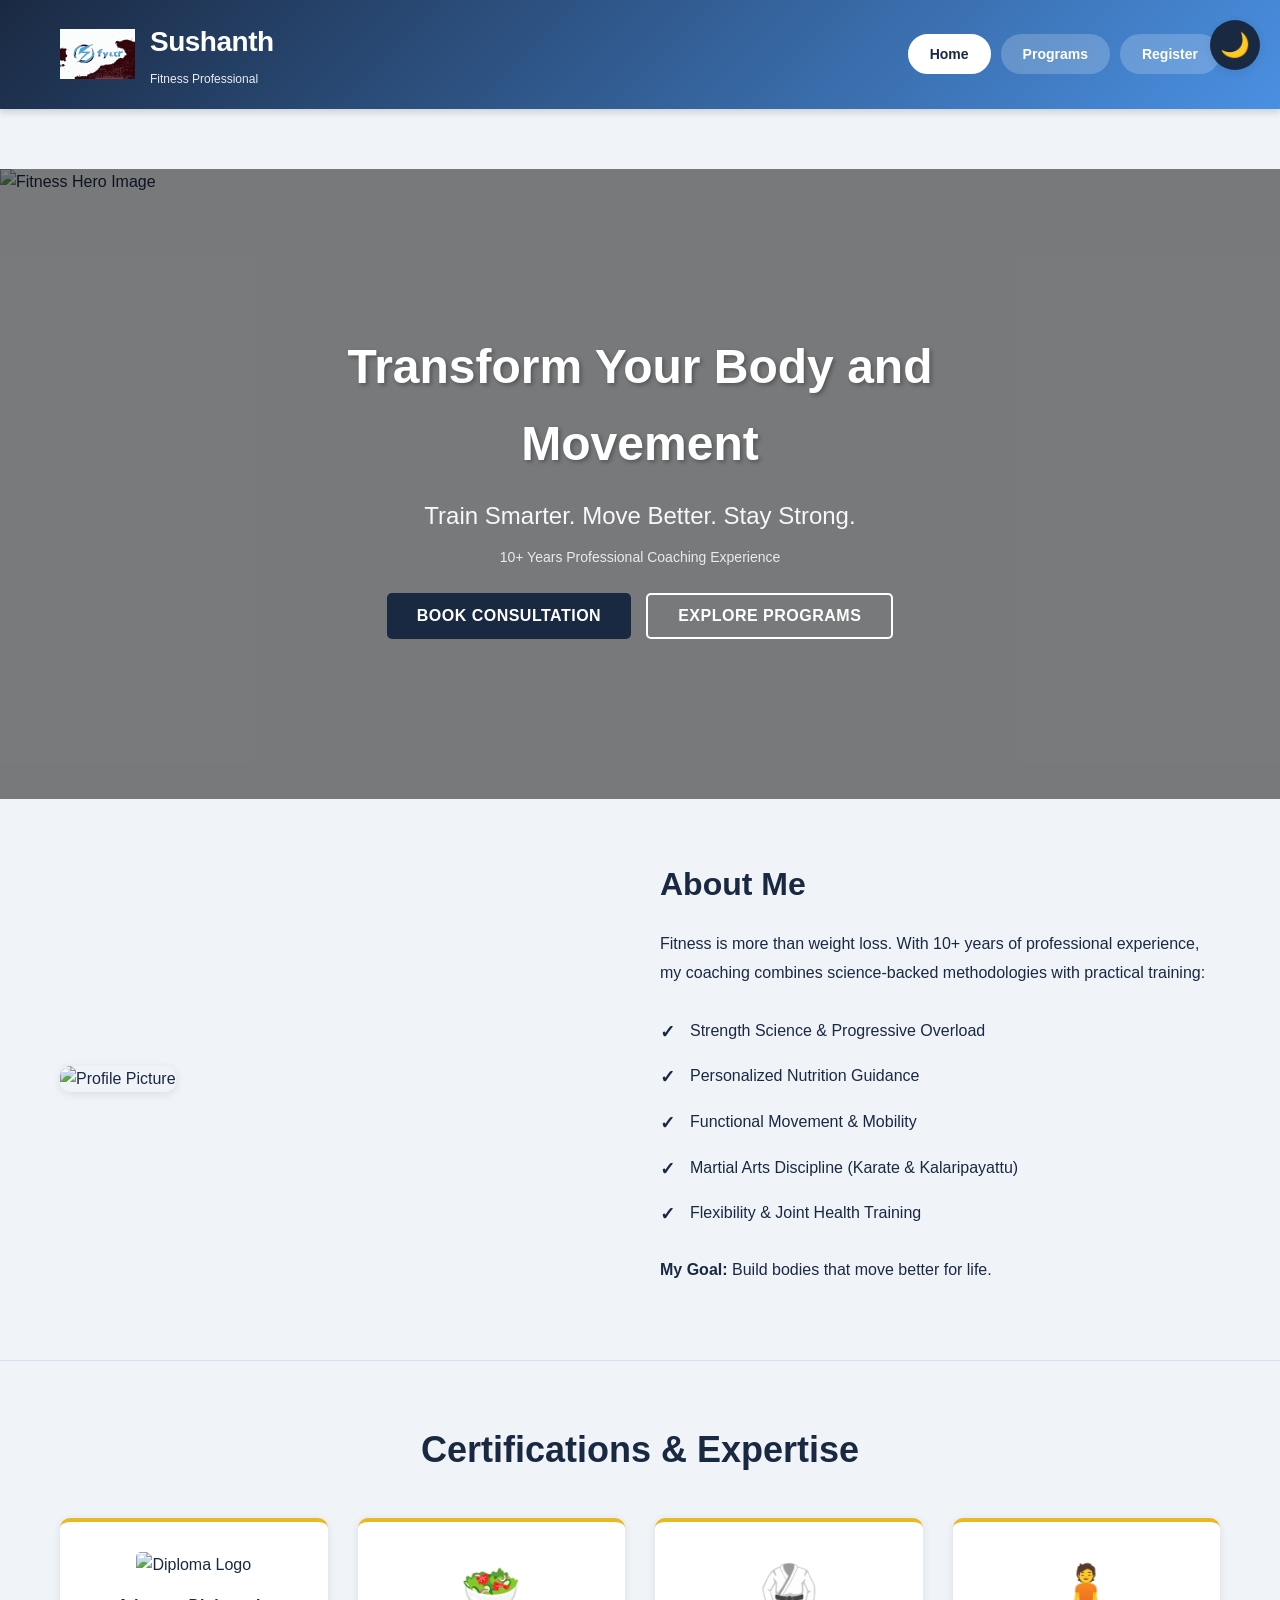
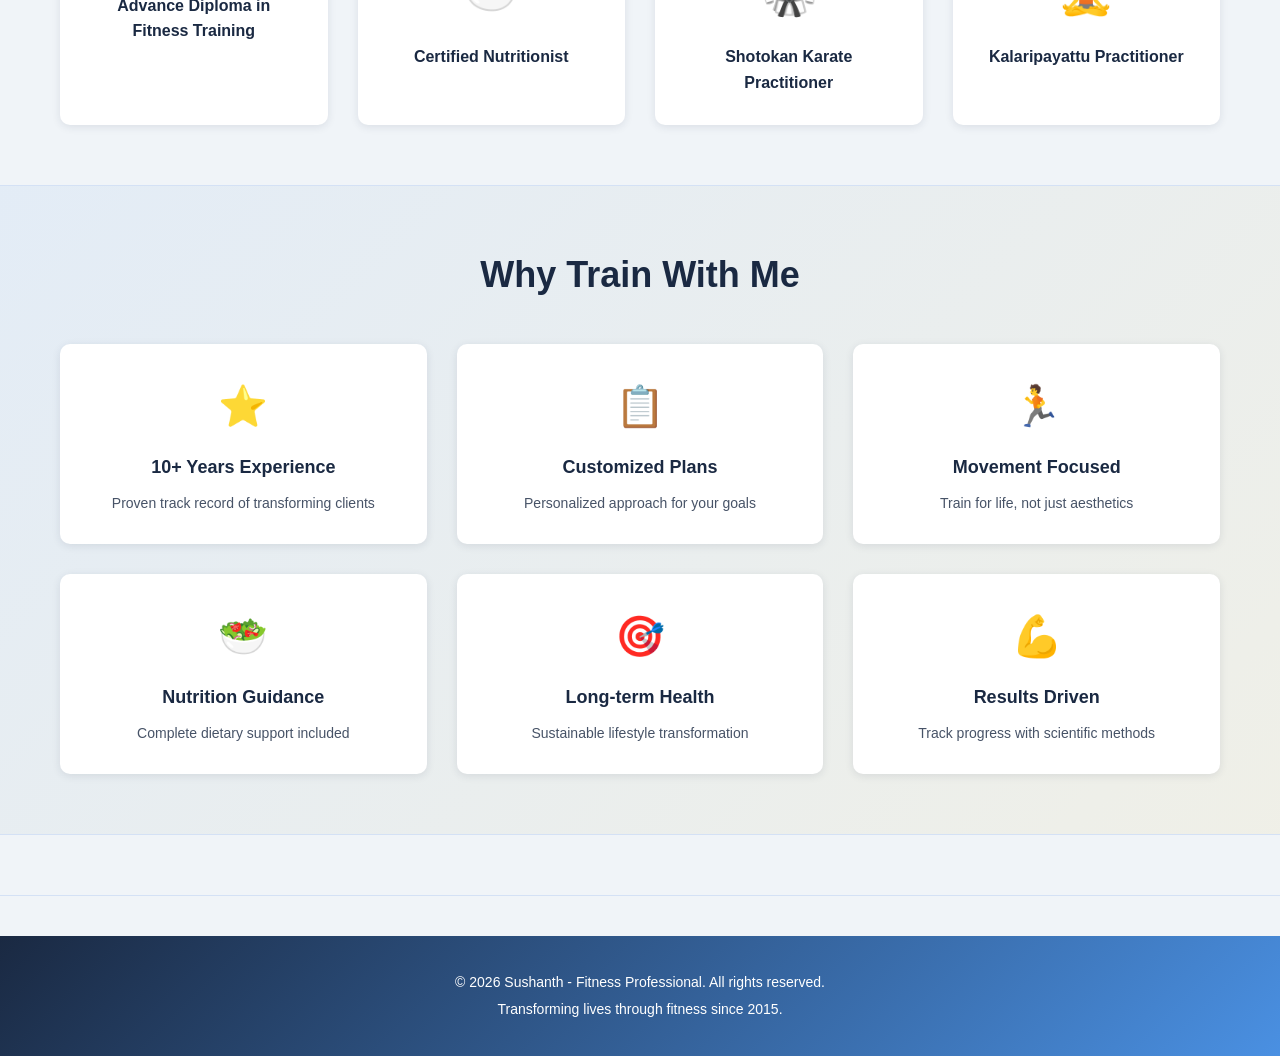
==== docs/index.html @ de87e51d "Move scripts to root directory" ====
<!DOCTYPE html>
<html lang="en">
<head>
    <meta charset="UTF-8">
    <meta name="viewport" content="width=device-width, initial-scale=1.0">
    <title>Sushanth - Fitness Professional</title>
    <link rel="stylesheet" href="css/style.css">
</head>
<body>
    <!-- Theme Toggle -->
    <button id="themeToggle" class="theme-toggle">🌙</button>

    <header>
        <div class="container">
            <div class="logo">
                <img src="images/logo.svg" alt="Sushanth Logo" class="logo-image">
                <div class="logo-text">
                    <h1>Sushanth</h1>
                    <p>Fitness Professional</p>
                </div>
            </div>
            <nav class="tabs">
                <button class="tab-btn active" data-tab="home">Home</button>
                <button class="tab-btn" data-tab="programs">Programs</button>
                <button class="tab-btn" data-tab="register">Register</button>
            </nav>
        </div>
    </header>

    <!-- Home Tab -->
    <section id="home" class="tab-content active">
        <div class="hero">
            <img src="images/hero.jpg" alt="Fitness Hero Image" class="hero-img">
            <div class="hero-overlay"></div>
            <div class="hero-text">
                <h1>Transform Your Body and Movement</h1>
                <p class="subtitle">Train Smarter. Move Better. Stay Strong.</p>
                <p class="experience">10+ Years Professional Coaching Experience</p>
                <div class="hero-buttons">
                    <button class="btn btn-primary" onclick="switchTab('register')">Book Consultation</button>
                    <button class="btn btn-secondary" onclick="switchTab('programs')">Explore Programs</button>
                </div>
            </div>
        </div>

        <section class="about">
            <div class="container">
                <div class="about-grid">
                    <div class="about-image">
                        <img src="images/profile.jpg" alt="Profile Picture">
                    </div>
                    <div class="about-text">
                        <h2>About Me</h2>
                        <p>Fitness is more than weight loss. With 10+ years of professional experience, my coaching combines science-backed methodologies with practical training:</p>
                        <ul class="expertise-list">
                            <li>Strength Science & Progressive Overload</li>
                            <li>Personalized Nutrition Guidance</li>
                            <li>Functional Movement & Mobility</li>
                            <li>Martial Arts Discipline (Karate & Kalaripayattu)</li>
                            <li>Flexibility & Joint Health Training</li>
                        </ul>
                        <p><strong>My Goal:</strong> Build bodies that move better for life.</p>
                    </div>
                </div>
            </div>
        </section>

        <section class="certifications">
            <div class="container">
                <h2>Certifications & Expertise</h2>
                <div class="cert-grid">
                    <div class="cert-card">
                        <img src="images/diploma-logo.png" alt="Diploma Logo">
                        <h3>Advance Diploma in Fitness Training</h3>
                    </div>
                    <div class="cert-card">
                        <div class="cert-icon">🥗</div>
                        <h3>Certified Nutritionist</h3>
                    </div>
                    <div class="cert-card">
                        <div class="cert-icon">🥋</div>
                        <h3>Shotokan Karate Practitioner</h3>
                    </div>
                    <div class="cert-card">
                        <div class="cert-icon">🧘</div>
                        <h3>Kalaripayattu Practitioner</h3>
                    </div>
                </div>
            </div>
        </section>

        <section class="highlights">
            <div class="container">
                <h2>Why Train With Me</h2>
                <div class="highlights-grid">
                    <div class="highlight-item">
                        <span class="highlight-icon">⭐</span>
                        <h3>10+ Years Experience</h3>
                        <p>Proven track record of transforming clients</p>
                    </div>
                    <div class="highlight-item">
                        <span class="highlight-icon">📋</span>
                        <h3>Customized Plans</h3>
                        <p>Personalized approach for your goals</p>
                    </div>
                    <div class="highlight-item">
                        <span class="highlight-icon">🏃</span>
                        <h3>Movement Focused</h3>
                        <p>Train for life, not just aesthetics</p>
                    </div>
                    <div class="highlight-item">
                        <span class="highlight-icon">🥗</span>
                        <h3>Nutrition Guidance</h3>
                        <p>Complete dietary support included</p>
                    </div>
                    <div class="highlight-item">
                        <span class="highlight-icon">🎯</span>
                        <h3>Long-term Health</h3>
                        <p>Sustainable lifestyle transformation</p>
                    </div>
                    <div class="highlight-item">
                        <span class="highlight-icon">💪</span>
                        <h3>Results Driven</h3>
                        <p>Track progress with scientific methods</p>
                    </div>
                </div>
            </div>
        </section>
    </section>

    <!-- Programs Tab -->
    <section id="programs" class="tab-content">
        <div class="container">
            <h2>Training Programs Offered</h2>
            <p class="section-subtitle">Choose the program that fits your lifestyle and goals</p>
            
            <div class="programs-grid">
                <div class="program-card">
                    <img src="images/programs/program1.jpg" alt="Fat Loss Transformation">
                    <div class="program-content">
                        <h3>Fat Loss Transformation</h3>
                        <p>Intensive 12-week program combining structured nutrition and tailored training</p>
                        <ul>
                            <li>Personalized calorie deficit plan</li>
                            <li>3-4 training sessions per week</li>
                            <li>Weekly nutrition consultation</li>
                            <li>Progress tracking & adjustments</li>
                        </ul>
                    </div>
                </div>

                <div class="program-card">
                    <img src="images/programs/program2.jpg" alt="Strength Training">
                    <div class="program-content">
                        <h3>Strength Training Mastery</h3>
                        <p>Gym-based progressive strength program for muscle building and power</p>
                        <ul>
                            <li>Progressive overload methodology</li>
                            <li>4-5 strength sessions per week</li>
                            <li>Advanced periodization techniques</li>
                            <li>1-on-1 form coaching available</li>
                        </ul>
                    </div>
                </div>

                <div class="program-card">
                    <img src="images/programs/program3.jpg" alt="Home Based Training">
                    <div class="program-content">
                        <h3>Home Based Training</h3>
                        <p>Flexible training with minimal or no equipment required</p>
                        <ul>
                            <li>Bodyweight & resistance band exercises</li>
                            <li>3 sessions per week flexibility</li>
                            <li>Video form checks & corrections</li>
                            <li>Perfect for busy schedules</li>
                        </ul>
                    </div>
                </div>
            </div>

            <div class="movement-section">
                <h2>Movement Training Philosophy</h2>
                <p>Proper training encompasses more than just lifting heavy weights. It includes:</p>
                <div class="movement-grid">
                    <div class="movement-item">
                        <h4>Joint Mobility</h4>
                        <p>Full range of motion exercises for every joint</p>
                    </div>
                    <div class="movement-item">
                        <h4>Functional Movement</h4>
                        <p>Training patterns that apply to real-life activities</p>
                    </div>
                    <div class="movement-item">
                        <h4>Core Control</h4>
                        <p>Stability and strength for injury prevention</p>
                    </div>
                    <div class="movement-item">
                        <h4>Flexibility Training</h4>
                        <p>Maintain mobility and reduce muscle tension</p>
                    </div>
                </div>
            </div>
        </div>
    </section>

    <!-- Register Tab -->
    <section id="register" class="tab-content">
        <div class="container">
            <h2>Get Started Today</h2>
            <p class="section-subtitle">Fill out the form below to register for a consultation</p>

            <div class="form-container">
                <div class="google-form-wrapper">
                    <iframe src="https://docs.google.com/forms/d/e/1FAIpQLSc9txqknA_veAgkSHMy4tXcVxK5I2D3pGelqJg-aTQ57xjqAg/viewform?embedded=true" width="100%" height="1200" frameborder="0" marginheight="0" marginwidth="0">Loading…</iframe>
                </div>

                <div class="contact-info">
                    <h3>Direct Contact</h3>
                    <p><strong>Email:</strong> s.sushanth10@gmail.com</p>
                    <p><strong>Phone:</strong> +91 XXXX XXXX XX</p>
                    <p><strong>WhatsApp:</strong> +91 XXXX XXXX XX</p>
                    <p><strong>Location:</strong> Kannur, Kerala</p>
                </div>
            </div>
        </div>
    </section>

    <footer>
        <div class="container">
            <p>&copy; 2026 Sushanth - Fitness Professional. All rights reserved.</p>
            <p>Transforming lives through fitness since 2015.</p>
        </div>
    </footer>

    <script src="js/script.js"></script>
</body>
</html>
---- docs/css/style.css ----
/* ===== ROOT & THEME VARIABLES ===== */
:root {
    --primary-color: #1a2942;
    --secondary-color: #4a90e2;
    --accent-color: #e8b923;
    --light-bg: #f0f4f8;
    --dark-bg: #0f1419;
    --light-text: #1a2942;
    --dark-text: #ffffff;
    --border-color: #d4e1f5;
    --shadow: 0 4px 6px rgba(26, 41, 66, 0.15);
    --transition: all 0.3s ease;
    
    /* Light theme defaults */
    --bg-color: var(--light-bg);
    --text-color: var(--light-text);
    --card-bg: #ffffff;
    --card-shadow: 0 2px 8px rgba(26, 41, 66, 0.1);
    --border: var(--border-color);
}

/* Dark Theme */
body.dark-theme {
    --bg-color: var(--dark-bg);
    --text-color: var(--dark-text);
    --card-bg: #1a2942;
    --card-shadow: 0 2px 8px rgba(0, 0, 0, 0.5);
    --border: #2a3f5e;
    --light-bg: #151d2a;
}

/* ===== CSS RESET ===== */
* {
    margin: 0;
    padding: 0;
    box-sizing: border-box;
}

/* ===== GLOBAL STYLES ===== */
html {
    scroll-behavior: smooth;
}

body {
    font-family: 'Segoe UI', Tahoma, Geneva, Verdana, sans-serif;
    line-height: 1.6;
    background-color: var(--bg-color);
    color: var(--text-color);
    transition: var(--transition);
}

.container {
    max-width: 1200px;
    margin: 0 auto;
    padding: 0 20px;
}

/* ===== THEME TOGGLE ===== */
.theme-toggle {
    position: fixed;
    top: 20px;
    right: 20px;
    width: 50px;
    height: 50px;
    border-radius: 50%;
    background: var(--primary-color);
    border: none;
    color: white;
    font-size: 24px;
    cursor: pointer;
    z-index: 2000;
    display: flex;
    align-items: center;
    justify-content: center;
    transition: var(--transition);
    box-shadow: var(--card-shadow);
}

.theme-toggle:hover {
    transform: scale(1.1);
    background: var(--secondary-color);
}

body.dark-theme .theme-toggle::after {
    content: '☀️';
}

/* ===== HEADER & NAVIGATION ===== */
header {
    background: linear-gradient(135deg, var(--primary-color) 0%, var(--secondary-color) 100%);
    color: white;
    padding: 20px 0;
    box-shadow: var(--shadow);
    position: sticky;
    top: 0;
    z-index: 100;
}

header .container {
    display: flex;
    justify-content: space-between;
    align-items: center;
    flex-wrap: wrap;
    gap: 20px;
}

.logo {
    display: flex;
    align-items: center;
    gap: 15px;
}

.logo-image {
    height: 50px;
    width: auto;
    object-fit: contain;
}

.logo-text h1 {
    font-size: 28px;
    margin-bottom: 5px;
    font-weight: 700;
    letter-spacing: -0.5px;
}

.logo-text p {
    font-size: 12px;
    opacity: 0.9;
    font-weight: 500;
}

/* Navigation Tabs */
.tabs {
    display: flex;
    gap: 10px;
    flex-wrap: wrap;
}

.tab-btn {
    background: rgba(255, 255, 255, 0.2);
    border: 2px solid transparent;
    color: white;
    padding: 10px 20px;
    border-radius: 25px;
    cursor: pointer;
    font-size: 14px;
    font-weight: 600;
    transition: var(--transition);
}

.tab-btn:hover {
    background: rgba(255, 255, 255, 0.3);
}

.tab-btn.active {
    background: white;
    color: var(--primary-color);
    border-color: white;
}

/* ===== HERO SECTION ===== */
.hero {
    position: relative;
    height: 70vh;
    display: flex;
    align-items: center;
    justify-content: center;
    overflow: hidden;
}

.hero-img {
    position: absolute;
    width: 100%;
    height: 100%;
    object-fit: cover;
    z-index: 1;
}

.hero-overlay {
    position: absolute;
    width: 100%;
    height: 100%;
    background: rgba(0, 0, 0, 0.5);
    z-index: 2;
}

.hero-text {
    position: relative;
    z-index: 3;
    text-align: center;
    color: white;
    max-width: 700px;
    padding: 40px 20px;
}

.hero-text h1 {
    font-size: 48px;
    margin-bottom: 15px;
    font-weight: 700;
    text-shadow: 2px 2px 4px rgba(0, 0, 0, 0.3);
}

.hero-text .subtitle {
    font-size: 24px;
    margin-bottom: 10px;
    opacity: 0.95;
}

.hero-text .experience {
    font-size: 14px;
    opacity: 0.85;
    margin-bottom: 25px;
}

.hero-buttons {
    display: flex;
    gap: 15px;
    justify-content: center;
    flex-wrap: wrap;
}

/* ===== BUTTONS ===== */
.btn {
    padding: 12px 30px;
    border: none;
    border-radius: 5px;
    font-size: 16px;
    font-weight: 600;
    cursor: pointer;
    transition: var(--transition);
    text-transform: uppercase;
    letter-spacing: 0.5px;
}

.btn-primary {
    background: var(--primary-color);
    color: white;
}

.btn-primary:hover {
    background: #0f1a2f;
    transform: translateY(-2px);
    box-shadow: 0 8px 16px rgba(74, 144, 226, 0.3);
}

.btn-secondary {
    background: transparent;
    color: white;
    border: 2px solid white;
}

.btn-secondary:hover {
    background: white;
    color: var(--primary-color);
}

.btn-large {
    padding: 15px 40px;
    font-size: 18px;
}

/* ===== TAB CONTENT ===== */
.tab-content {
    display: none;
}

.tab-content.active {
    display: block;
    animation: fadeIn 0.5s ease;
}

@keyframes fadeIn {
    from {
        opacity: 0;
    }
    to {
        opacity: 1;
    }
}

/* ===== SECTIONS ===== */
section {
    padding: 60px 0;
    border-bottom: 1px solid var(--border);
}

h2 {
    font-size: 36px;
    margin-bottom: 15px;
    color: var(--text-color);
    text-align: center;
}

.section-subtitle {
    text-align: center;
    font-size: 16px;
    opacity: 0.8;
    margin-bottom: 40px;
}

/* ===== ABOUT SECTION ===== */
.about {
    background: var(--light-bg);
}

.about-grid {
    display: grid;
    grid-template-columns: 1fr 1fr;
    gap: 40px;
    align-items: center;
}

.about-image img {
    width: 100%;
    border-radius: 10px;
    box-shadow: var(--card-shadow);
}

.about-text h2 {
    text-align: left;
    font-size: 32px;
    margin-bottom: 20px;
}

.about-text p {
    margin-bottom: 15px;
    line-height: 1.8;
}

.expertise-list {
    list-style: none;
    margin: 20px 0;
}

.expertise-list li {
    padding: 10px 0;
    padding-left: 30px;
    position: relative;
    font-weight: 500;
}

.expertise-list li::before {
    content: "✓";
    position: absolute;
    left: 0;
    color: var(--primary-color);
    font-weight: bold;
    font-size: 18px;
}

/* ===== CERTIFICATIONS ===== */
.certifications {
    background: var(--bg-color);
}

.cert-grid {
    display: grid;
    grid-template-columns: repeat(auto-fit, minmax(250px, 1fr));
    gap: 30px;
    margin-top: 40px;
}

.cert-card {
    background: var(--card-bg);
    padding: 30px;
    border-radius: 10px;
    box-shadow: var(--card-shadow);
    text-align: center;
    transition: var(--transition);
    border-top: 4px solid var(--accent-color);
}

.cert-card:hover {
    transform: translateY(-5px);
    box-shadow: 0 8px 20px rgba(0, 0, 0, 0.15);
}

.cert-card img {
    width: 100%;
    height: 200px;
    object-fit: cover;
    border-radius: 5px;
    margin-bottom: 15px;
}

.cert-card h3 {
    font-size: 16px;
    color: var(--text-color);
}

.cert-icon {
    font-size: 48px;
    margin-bottom: 15px;
}

/* ===== HIGHLIGHTS ===== */
.highlights {
    background: linear-gradient(135deg, rgba(74, 144, 226, 0.08) 0%, rgba(232, 185, 35, 0.08) 100%);
}

.highlights-grid {
    display: grid;
    grid-template-columns: repeat(auto-fit, minmax(280px, 1fr));
    gap: 30px;
    margin-top: 40px;
}

.highlight-item {
    background: var(--card-bg);
    padding: 30px;
    border-radius: 10px;
    text-align: center;
    box-shadow: var(--card-shadow);
    transition: var(--transition);
}

.highlight-item:hover {
    transform: translateY(-8px);
    box-shadow: 0 12px 24px rgba(74, 144, 226, 0.2);
}

.highlight-icon {
    font-size: 40px;
    display: block;
    margin-bottom: 15px;
}

.highlight-item h3 {
    font-size: 18px;
    margin-bottom: 10px;
    color: var(--primary-color);
}

.highlight-item p {
    font-size: 14px;
    opacity: 0.8;
}

/* ===== PROGRAMS SECTION ===== */
.programs-grid {
    display: grid;
    grid-template-columns: repeat(auto-fit, minmax(350px, 1fr));
    gap: 30px;
    margin: 40px 0;
}

.program-card {
    background: var(--card-bg);
    border-radius: 10px;
    overflow: hidden;
    box-shadow: var(--card-shadow);
    transition: var(--transition);
    border-top: 4px solid var(--accent-color);
}

.program-card:hover {
    transform: translateY(-10px);
    box-shadow: 0 12px 30px rgba(0, 0, 0, 0.2);
}

.program-card img {
    width: 100%;
    height: 250px;
    object-fit: cover;
}

.program-content {
    padding: 25px;
}

.program-content h3 {
    font-size: 20px;
    margin-bottom: 10px;
    color: var(--primary-color);
}

.program-content p {
    margin-bottom: 15px;
    font-size: 14px;
    opacity: 0.8;
}

.program-content ul {
    list-style: none;
}

.program-content li {
    padding: 8px 0;
    padding-left: 25px;
    position: relative;
    font-size: 14px;
}

.program-content li::before {
    content: "→";
    position: absolute;
    left: 0;
    color: var(--accent-color);
    font-weight: bold;
}

/* ===== MOVEMENT SECTION ===== */
.movement-section {
    margin-top: 60px;
    padding: 40px;
    background: linear-gradient(135deg, rgba(74, 144, 226, 0.08) 0%, rgba(232, 185, 35, 0.08) 100%);
    border-radius: 10px;
}

.movement-section h2 {
    text-align: center;
    margin-bottom: 30px;
}

.movement-grid {
    display: grid;
    grid-template-columns: repeat(auto-fit, minmax(250px, 1fr));
    gap: 20px;
}

.movement-item {
    background: var(--card-bg);
    padding: 20px;
    border-radius: 8px;
    border-left: 4px solid var(--secondary-color);
}

.movement-item h4 {
    color: var(--primary-color);
    margin-bottom: 10px;
    font-size: 16px;
}

.movement-item p {
    font-size: 14px;
    opacity: 0.8;
}

/* ===== FORM SECTION ===== */
.form-container {
    display: grid;
    grid-template-columns: 2fr 1fr;
    gap: 40px;
    margin-top: 40px;
    max-width: 1000px;
    margin-left: auto;
    margin-right: auto;
}

.google-form-wrapper {
    background: var(--card-bg);
    padding: 0;
    border-radius: 10px;
    box-shadow: var(--card-shadow);
    overflow: hidden;
}

.google-form-wrapper iframe {
    border-radius: 10px;
}

/* Contact Info */
.contact-info {
    background: var(--card-bg);
    padding: 30px;
    border-radius: 10px;
    box-shadow: var(--card-shadow);
    border-top: 4px solid var(--secondary-color);
}

.contact-info h3 {
    font-size: 20px;
    margin-bottom: 20px;
    color: var(--secondary-color);
}

.contact-info p {
    margin-bottom: 12px;
    font-size: 14px;
}

.contact-info strong {
    color: var(--primary-color);
}

/* ===== FOOTER ===== */
footer {
    background: linear-gradient(135deg, var(--primary-color) 0%, var(--secondary-color) 100%);
    color: white;
    padding: 30px 0;
    text-align: center;
    margin-top: 40px;
}

footer p {
    margin: 5px 0;
    font-size: 14px;
}

/* ===== RESPONSIVE DESIGN ===== */
@media (max-width: 768px) {
    .hero-text h1 {
        font-size: 32px;
    }

    .hero-text .subtitle {
        font-size: 18px;
    }

    .hero-buttons {
        flex-direction: column;
        gap: 10px;
    }

    .about-grid {
        grid-template-columns: 1fr;
    }

    .about-text h2 {
        text-align: center;
    }

    .tabs {
        order: 3;
        width: 100%;
        justify-content: center;
    }

    header .container {
        flex-direction: column;
        text-align: center;
    }

    .form-container {
        grid-template-columns: 1fr;
    }

    h2 {
        font-size: 28px;
    }

    section {
        padding: 40px 0;
    }
}

@media (max-width: 480px) {
    .hero-text h1 {
        font-size: 24px;
    }

    .hero {
        height: 50vh;
    }

    .tab-btn {
        padding: 8px 15px;
        font-size: 12px;
    }

    .cert-grid {
        grid-template-columns: 1fr;
    }

    .highlights-grid {
        grid-template-columns: 1fr;
    }

    .programs-grid {
        grid-template-columns: 1fr;
    }

    .theme-toggle {
        width: 40px;
        height: 40px;
        font-size: 18px;
    }
}
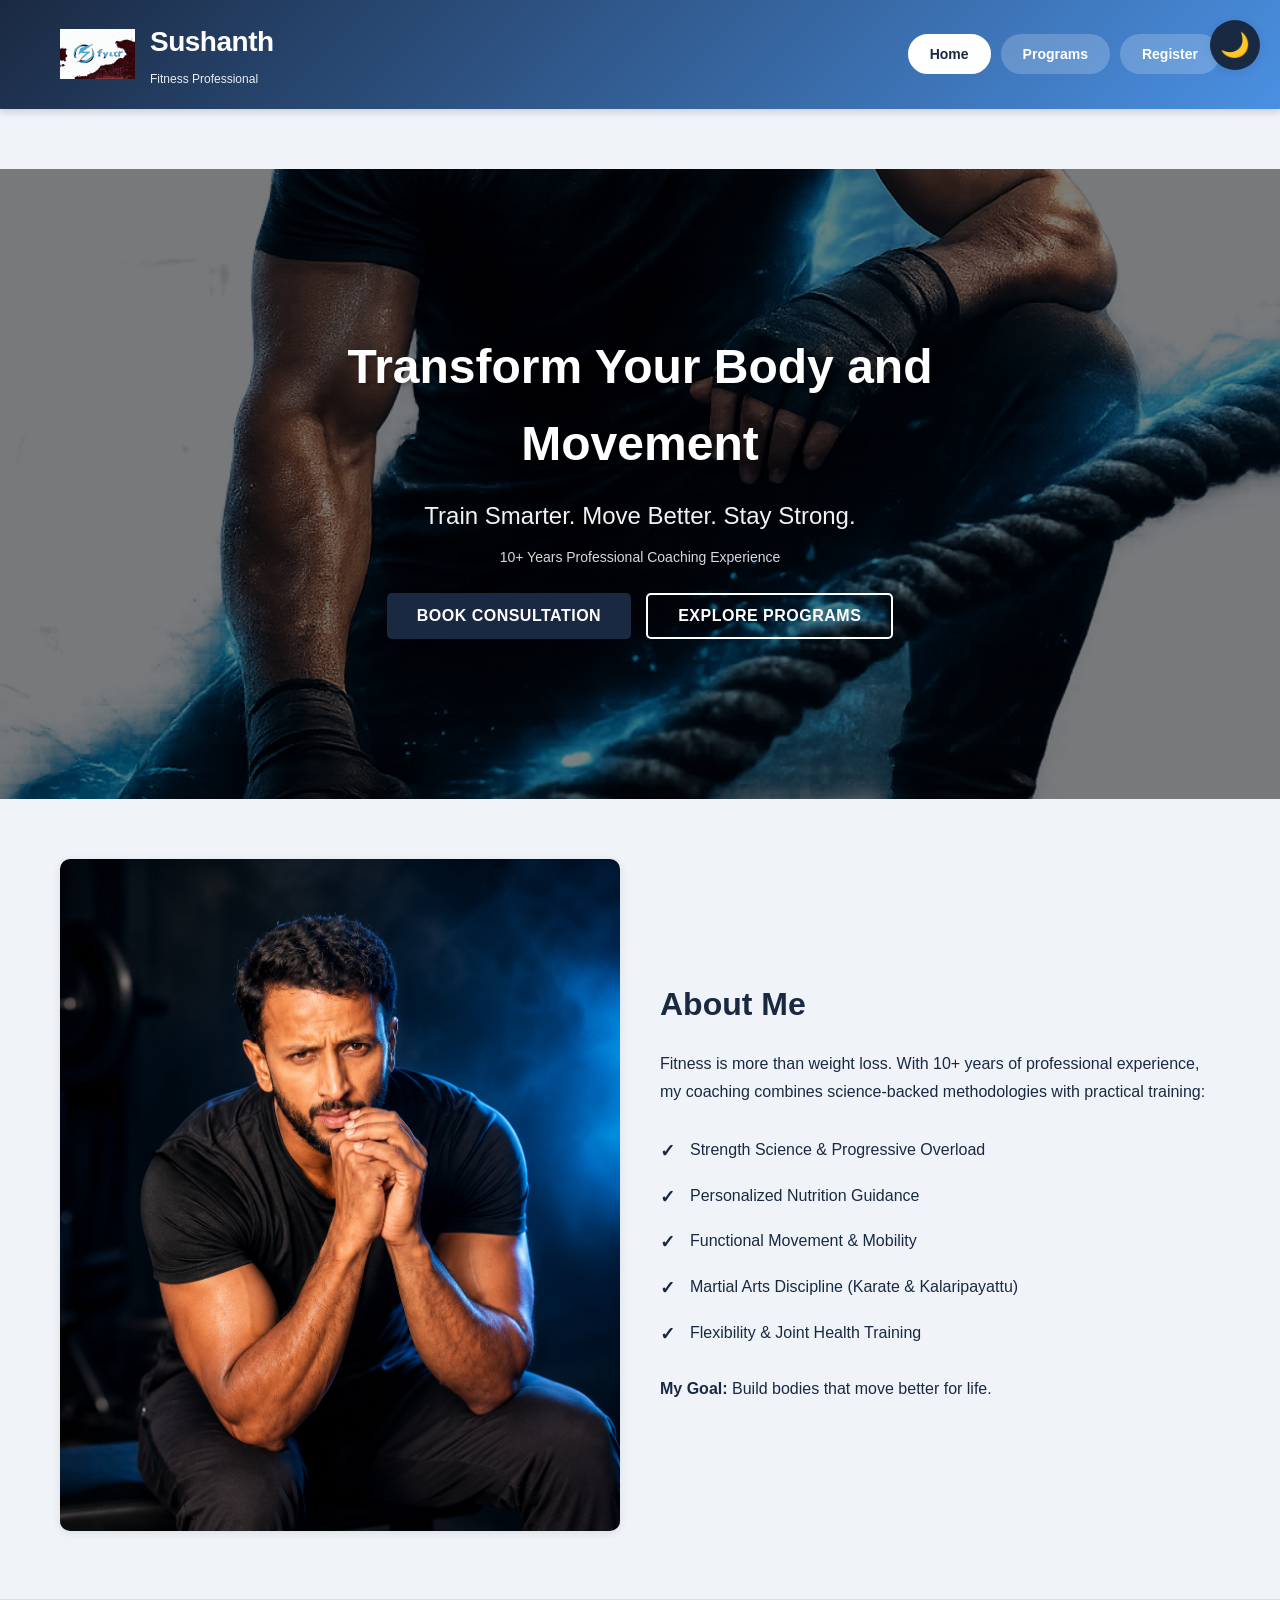
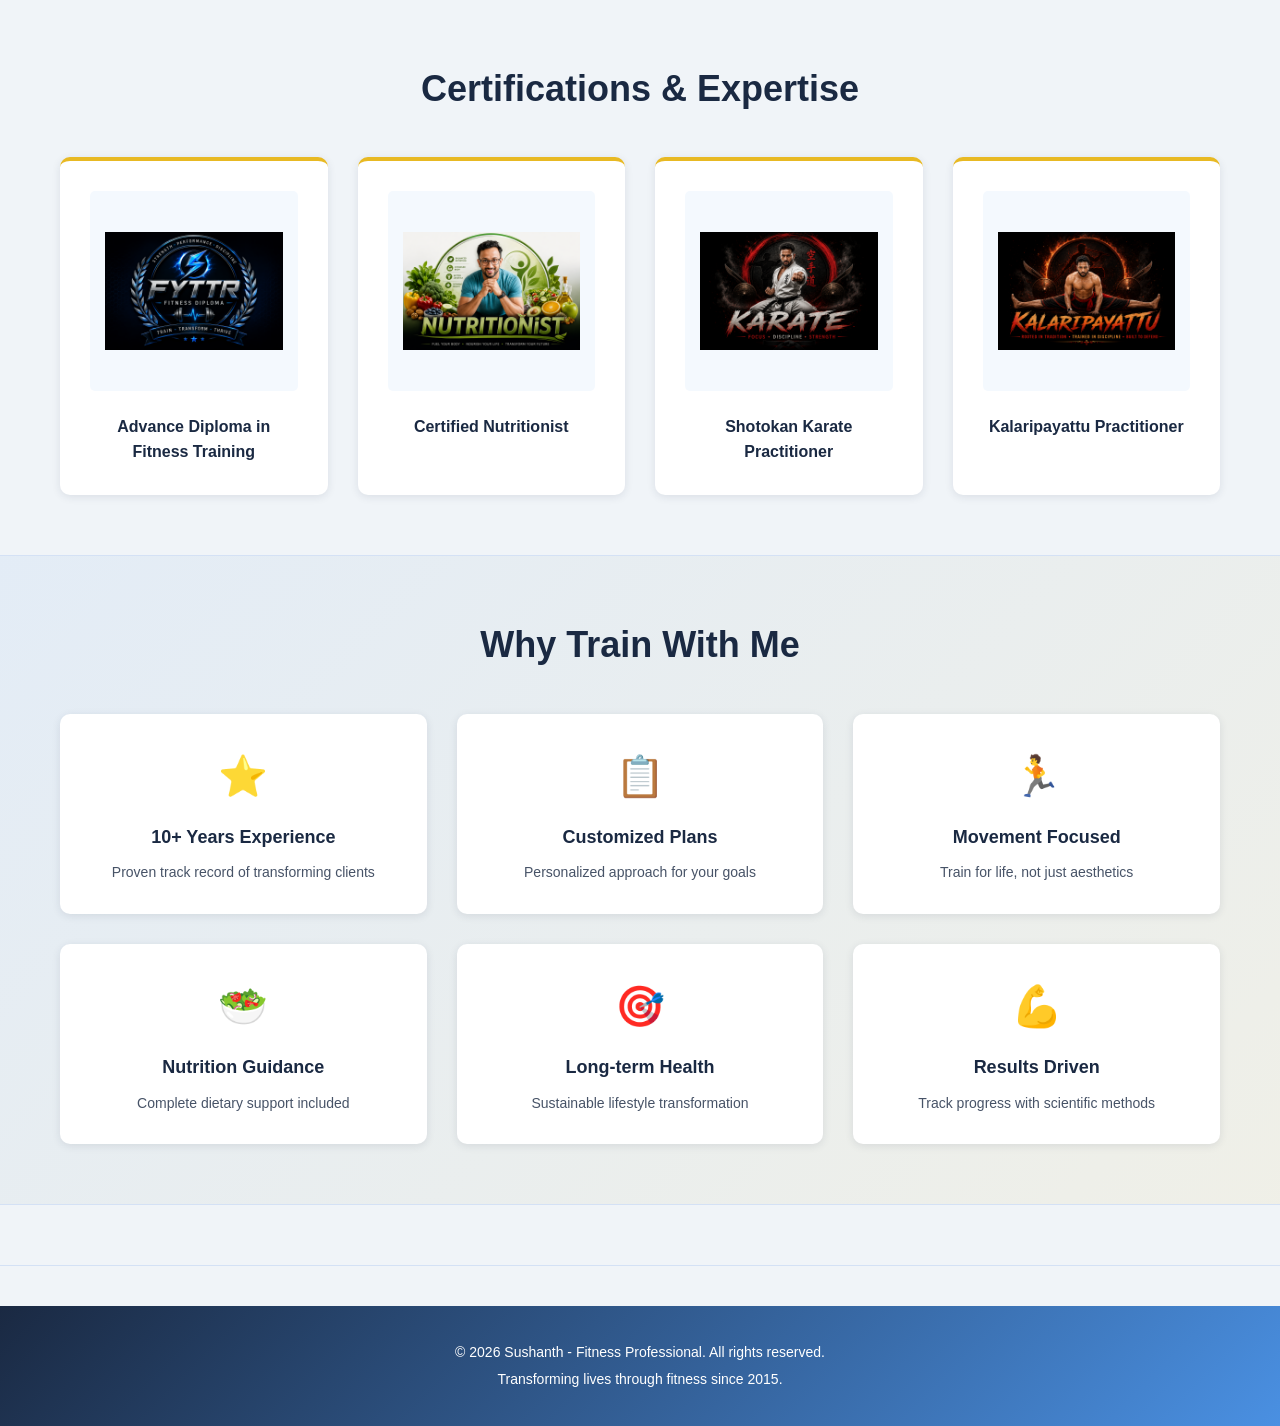
==== commit abc4bf38: "index.html change for making few images visible" ====
--- a/docs/index.html
+++ b/docs/index.html
@@ -70,19 +70,19 @@
                 <h2>Certifications & Expertise</h2>
                 <div class="cert-grid">
                     <div class="cert-card">
-                        <img src="images/diploma-logo.png" alt="Diploma Logo">
+                        <img src="images/diploma-logo.png" alt="Advance Diploma in Fitness Training" class="cert-logo">
                         <h3>Advance Diploma in Fitness Training</h3>
                     </div>
                     <div class="cert-card">
-                        <div class="cert-icon">🥗</div>
+                        <img src="images/nutritionist-logo.png" alt="Certified Nutritionist" class="cert-logo">
                         <h3>Certified Nutritionist</h3>
                     </div>
                     <div class="cert-card">
-                        <div class="cert-icon">🥋</div>
+                        <img src="images/karate-logo.png" alt="Shotokan Karate Practitioner" class="cert-logo">
                         <h3>Shotokan Karate Practitioner</h3>
                     </div>
                     <div class="cert-card">
-                        <div class="cert-icon">🧘</div>
+                        <img src="images/kalaripayattu-logo.png" alt="Kalaripayattu Practitioner" class="cert-logo">
                         <h3>Kalaripayattu Practitioner</h3>
                     </div>
                 </div>
--- a/docs/css/style.css
+++ b/docs/css/style.css
@@ -383,6 +383,12 @@
     margin-bottom: 15px;
 }
 
+.cert-card .cert-logo {
+    object-fit: contain;
+    padding: 15px;
+    background: rgba(74, 144, 226, 0.06);
+}
+
 .cert-card h3 {
     font-size: 16px;
     color: var(--text-color);
